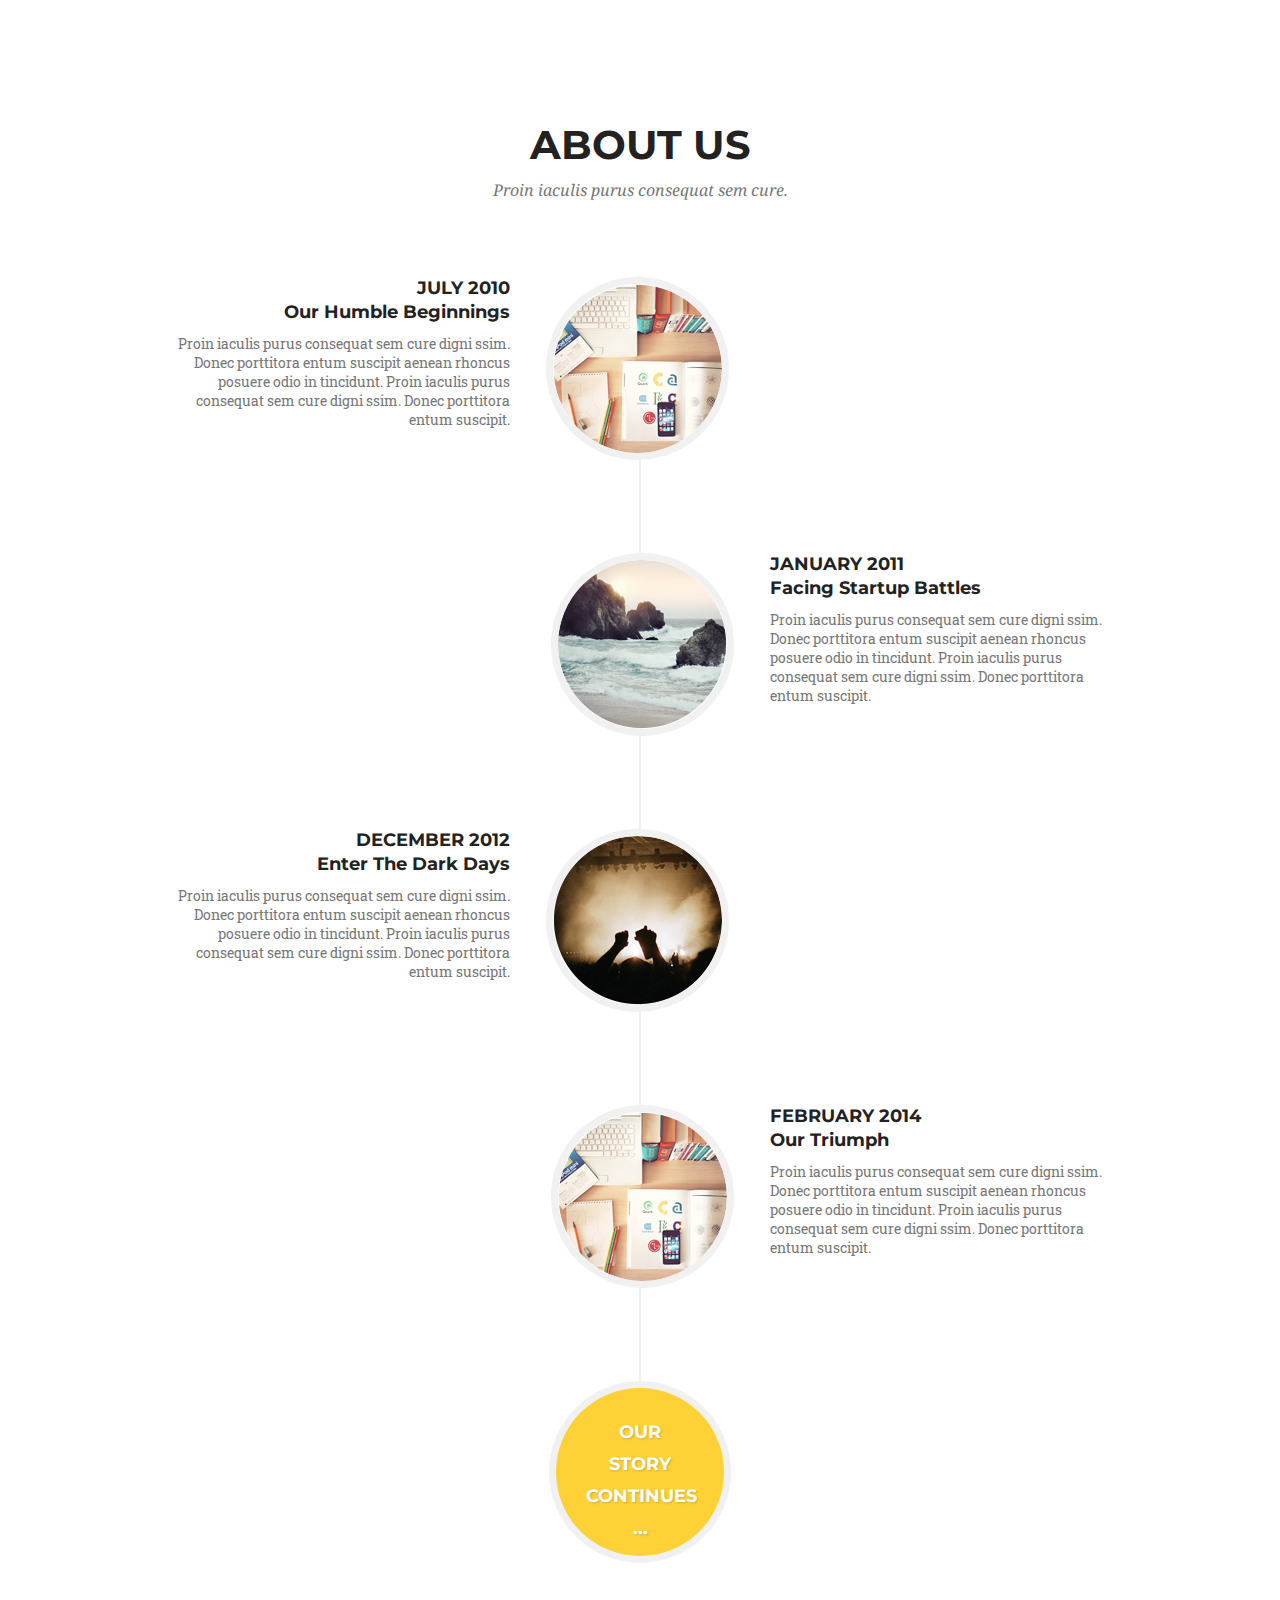
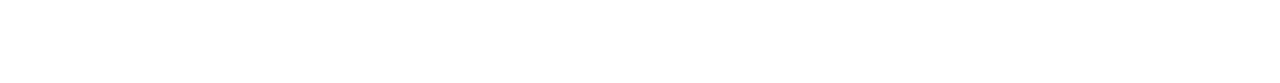
==== about.html @ 4cf93573 "all puzzles here" ====
<!DOCTYPE html>
<html lang="en">
<head>
	<meta charset="UTF-8">
	<title>About</title>
	<link href='https://fonts.googleapis.com/css?family=Montserrat|Droid+Serif:400,400italic|Roboto+Slab:400,300' rel='stylesheet' type='text/css'>
	<link rel="stylesheet" href="css/reset.css">
	<link rel="stylesheet" href="css/base.css">
	<link rel="stylesheet" href="css/about.css">
</head>
<body>

	<section class="about" id="about">
		<div class="container">
			<h3 class="section_title">About us</h3>
			<h4 class="section_description">Proin iaculis purus consequat sem cure.</h4>
			<figure class="vert_line"></figure>
			<div class="text_left clearfix">
				<img src="img/Container-1.png">
				<h5 class="date">July 2010</h5>
				<h5> Our Humble Beginnings</h5>		
				<h6>Proin iaculis purus consequat sem cure digni ssim. Donec porttitora entum suscipit 
				aenean rhoncus posuere odio in tincidunt. Proin 
				iaculis purus consequat sem cure digni 
				ssim. Donec porttitora entum suscipit.</h6>
			</div>
			<div class="text_right clearfix">
				<img src="img/Container-2.png">
				<h5 class="date">January 2011</h5>
				<h5>Facing Startup Battles</h5>		
				<h6>Proin iaculis purus consequat sem cure digni ssim. Donec porttitora entum suscipit 
				aenean rhoncus posuere odio in tincidunt. Proin 
				iaculis purus consequat sem cure digni 
				ssim. Donec porttitora entum suscipit.</h6>
			</div>
			<div class="text_left clearfix">
				<img src="img/Container-3.png">
				<h5 class="date">December 2012</h5>
				<h5>Enter The Dark Days</h5>		
				<h6>Proin iaculis purus consequat sem cure digni ssim. Donec porttitora entum suscipit 
				aenean rhoncus posuere odio in tincidunt. Proin 
				iaculis purus consequat sem cure digni 
				ssim. Donec porttitora entum suscipit.</h6>
			</div>
			<div class="text_right clearfix">
				<img src="img/Container-1.png">
				<h5 class="date">February 2014</h5>
				<h5>Our Triumph</h5>		
				<h6>Proin iaculis purus consequat sem cure digni ssim. Donec porttitora entum suscipit 
				aenean rhoncus posuere odio in tincidunt. Proin 
				iaculis purus consequat sem cure digni 
				ssim. Donec porttitora entum suscipit.</h6>
			</div>

			<div href="#contact" class="button_circle clearfix">
				<h5 class="circle_title">Our Story Continues<br>...</h5>
			</div>
		</div>
	</section>
	
</body>
</html>
---- css/base.css ----
body {
	margin: 0;
}

.container {
	width: 940px;
	margin: 0 auto;
	position: relative;
}

.clearfix::after {
	content: '';
	overflow: hidden;
	display: table;
	clear: both;
}

.section_description {
	color: #777;
	font-family: 'Droid Serif', serif;
	font-weight: normal;
	font-size: 16px;
	font-style: italic;
	text-align: center;
	padding:0 0 76px;
	margin: 0;
}

.section_title {
	color: #222;
	font-family:'Montserrat', sans-serif;
	font-size: 40px;
	text-transform: uppercase;
	text-align: center;
	padding: 120px 0 10px;
	margin: 0;
}

.button {
	width: 240px;
	height: 65px;
	background-color: #fed136;
	border-radius: 4px;
	display: block;
	margin: 0 auto;
	text-transform: uppercase;
	text-decoration: none;
	cursor: pointer;
} 

.button_title {
	color: white;
	font-family: 'Montserrat', sans-serif;
	font-size: 18px;
	text-transform: uppercase;
	padding: 21px;
	text-align:	center;
	display: block;
}

.button:hover {
	background: black;
}

.copyright {
	color: #555;
	font-family: 'Montserrat', sans-serif;
	font-size: 14px;
}

h1 {
	color: white;
	font-family: 'Montserrat', sans-serif;
	font-size: 75px;
	font-weight: 700;
	text-transform: uppercase;
}

h2 {
	color: white;
	font-family: 'Droid Serif', serif;
	font-size: 40px;
	font-style: italic;
}

h5 {
	color: #222;
	font-family: "Montserrat", sans-serif;
	font-size: 18px;
	margin: 0;
	padding-top: 22px;
}

h6 {
	color: #777;
	font-family: 'Roboto Slab', serif;
	font-size: 14px;
	margin: 0;
	padding-top: 11px;
	font-weight: normal;
}
---- css/about.css ----
.vert_line {
	top:260px;
	bottom:0;
	position: absolute;
	left: 50%;
	z-index: -1;
	background-color: #f1f1f1;
	width: 2px;
	margin-left: -1px;
}

h5.date {
	text-transform: uppercase;
	margin-bottom: -20px;
	padding: 0;
}

.text_left {
	padding-bottom: 93px;
    width: 50%;
    text-align: right;
}

.text_left img {
	float: right;
    margin-left: 36px;
    margin-right: -19%;
    border: 7px solid #f1f1f1;
    border-radius: 50%
}

.text_right {
	padding-bottom: 93px;;
    margin-left: 50%;
    text-align: left;
}

.text_right img {
	float: left;
    margin-right: 36px;
    margin-left: -19%;
    border: 7px solid #f1f1f1;
    border-radius: 50%
}

.button_circle {
	width: 168px;
	height: 168px;
	background-color: #fed136;
	border: 7px solid #f1f1f1;
	border-radius: 50%;
	display: block;
	margin: 0 auto 120px;
	text-transform: uppercase;
	text-decoration: none;
	text-align: center;
	cursor: pointer;
}

.button_circle:hover {
	background: black;
}

.circle_title {
	line-height: 32px;
    width: 108px;
    color: #fff;
    font-family: Montserrat;
    font-size: 18px;
    font-weight: 700;
    text-transform: uppercase;
    margin: 6px auto;
    text-shadow: 1px 1px 2px rgba(53, 45, 23, 0.22);
}
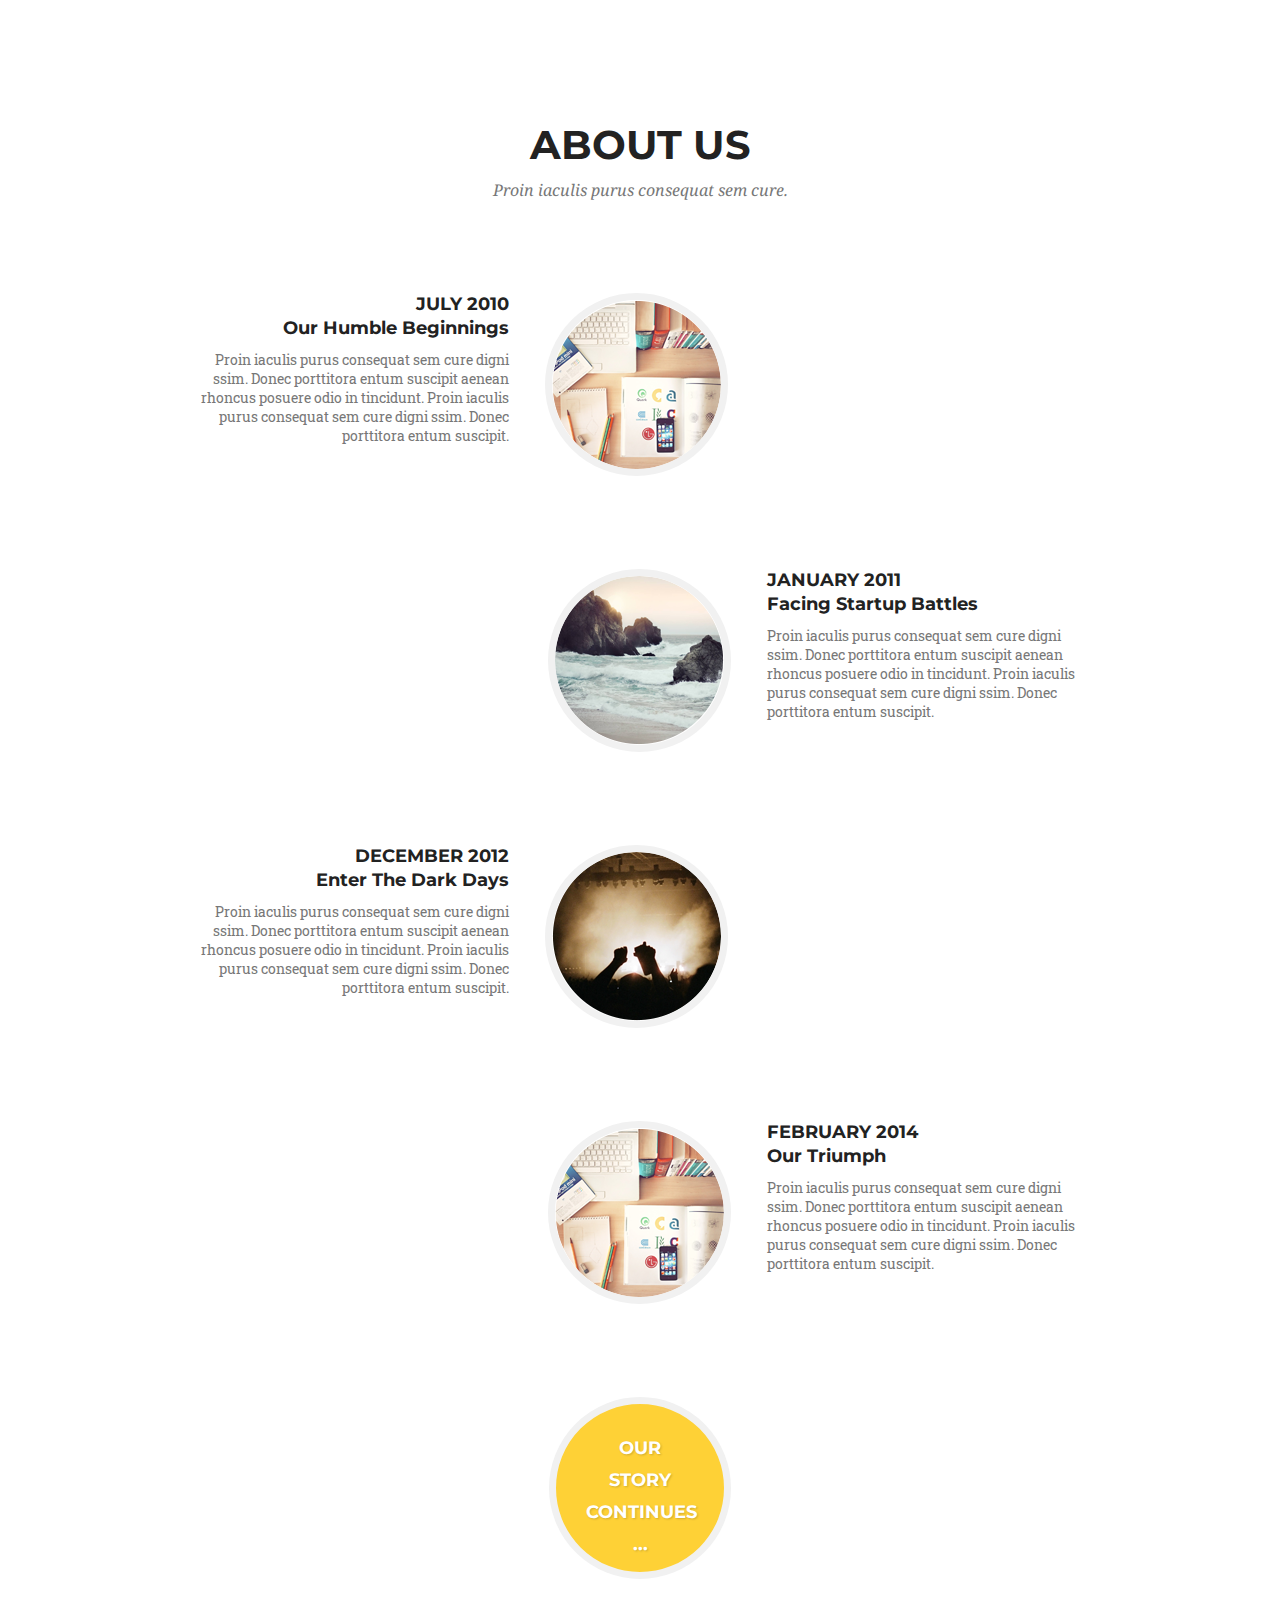
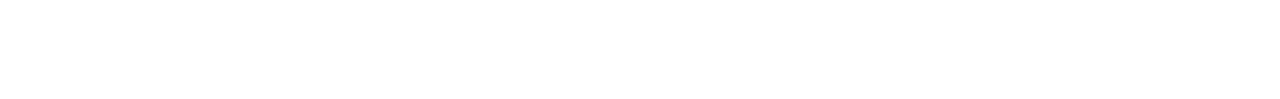
==== commit 743938f3: "Update about.html" ====
--- a/about.html
+++ b/about.html
@@ -52,11 +52,11 @@
 				ssim. Donec porttitora entum suscipit.</h6>
 			</div>
 
-			<div href="#contact" class="button_circle clearfix">
-				<h5 class="circle_title">Our Story Continues<br>...</h5>
+			<div href="#contact" class="button_circle">
+				<h5 class="circle_title">Our Story Continues ...</h5>
 			</div>
 		</div>
 	</section>
 	
 </body>
-</html>+</html>
--- a/css/base.css
+++ b/css/base.css
@@ -3,7 +3,10 @@
 }
 
 .container {
-	width: 940px;
+	max-width: 940px;
+	min-width: 240px; 
+	box-sizing: border-box;
+	padding: 0 20px;
 	margin: 0 auto;
 	position: relative;
 }
@@ -99,3 +102,16 @@
 	padding-top: 11px;
 	font-weight: normal;
 }
+
+@media screen and (max-width:320px) {
+
+	.section_description {
+    	font-size: 14px;
+    	padding: 0 0 36px;
+	}
+
+.section_title {
+    	font-size: 30px;
+    	padding: 60px 0 5px;
+	}
+}
--- a/css/about.css
+++ b/css/about.css
@@ -1,18 +1,19 @@
-.vert_line {
-	top:260px;
-	bottom:0;
-	position: absolute;
-	left: 50%;
-	z-index: -1;
-	background-color: #f1f1f1;
-	width: 2px;
-	margin-left: -1px;
-}
-
 h5.date {
 	text-transform: uppercase;
 	margin-bottom: -20px;
 	padding: 0;
+}
+
+.text_line::after {
+	content: "";
+	top: 320px;
+    bottom: 0;
+    position: absolute;
+    left: 50%;
+    z-index: -1;
+    background-color: #f1f1f1;
+    width: 2px;
+    margin-left: -1px;
 }
 
 .text_left {
@@ -24,13 +25,13 @@
 .text_left img {
 	float: right;
     margin-left: 36px;
-    margin-right: -19%;
+    margin-right: -88px;
     border: 7px solid #f1f1f1;
     border-radius: 50%
 }
 
 .text_right {
-	padding-bottom: 93px;;
+	padding-bottom: 93px;
     margin-left: 50%;
     text-align: left;
 }
@@ -38,9 +39,9 @@
 .text_right img {
 	float: left;
     margin-right: 36px;
-    margin-left: -19%;
+    margin-left: -92px;
     border: 7px solid #f1f1f1;
-    border-radius: 50%
+    border-radius: 50%;
 }
 
 .button_circle {
@@ -65,7 +66,7 @@
 	line-height: 32px;
     width: 108px;
     color: #fff;
-    font-family: Montserrat;
+    font-family: 'Montserrat', sans-serif;
     font-size: 18px;
     font-weight: 700;
     text-transform: uppercase;
